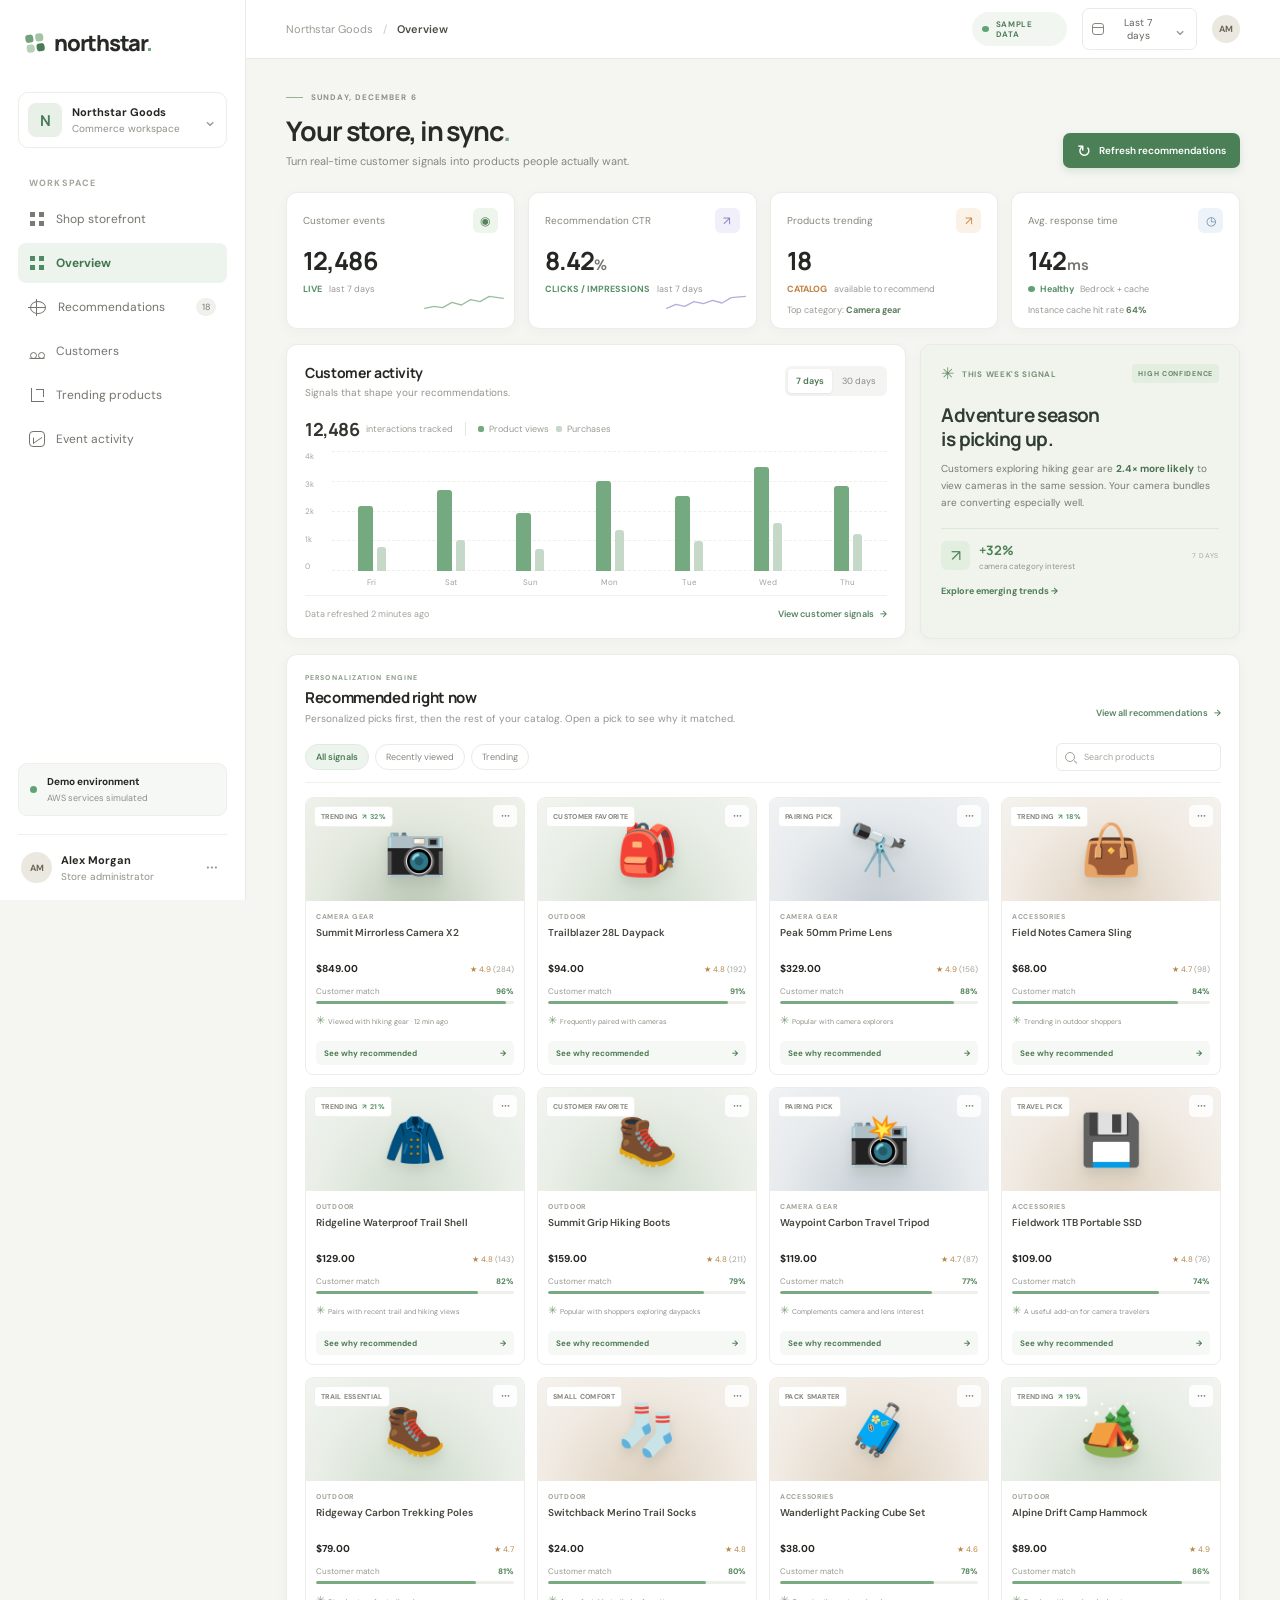
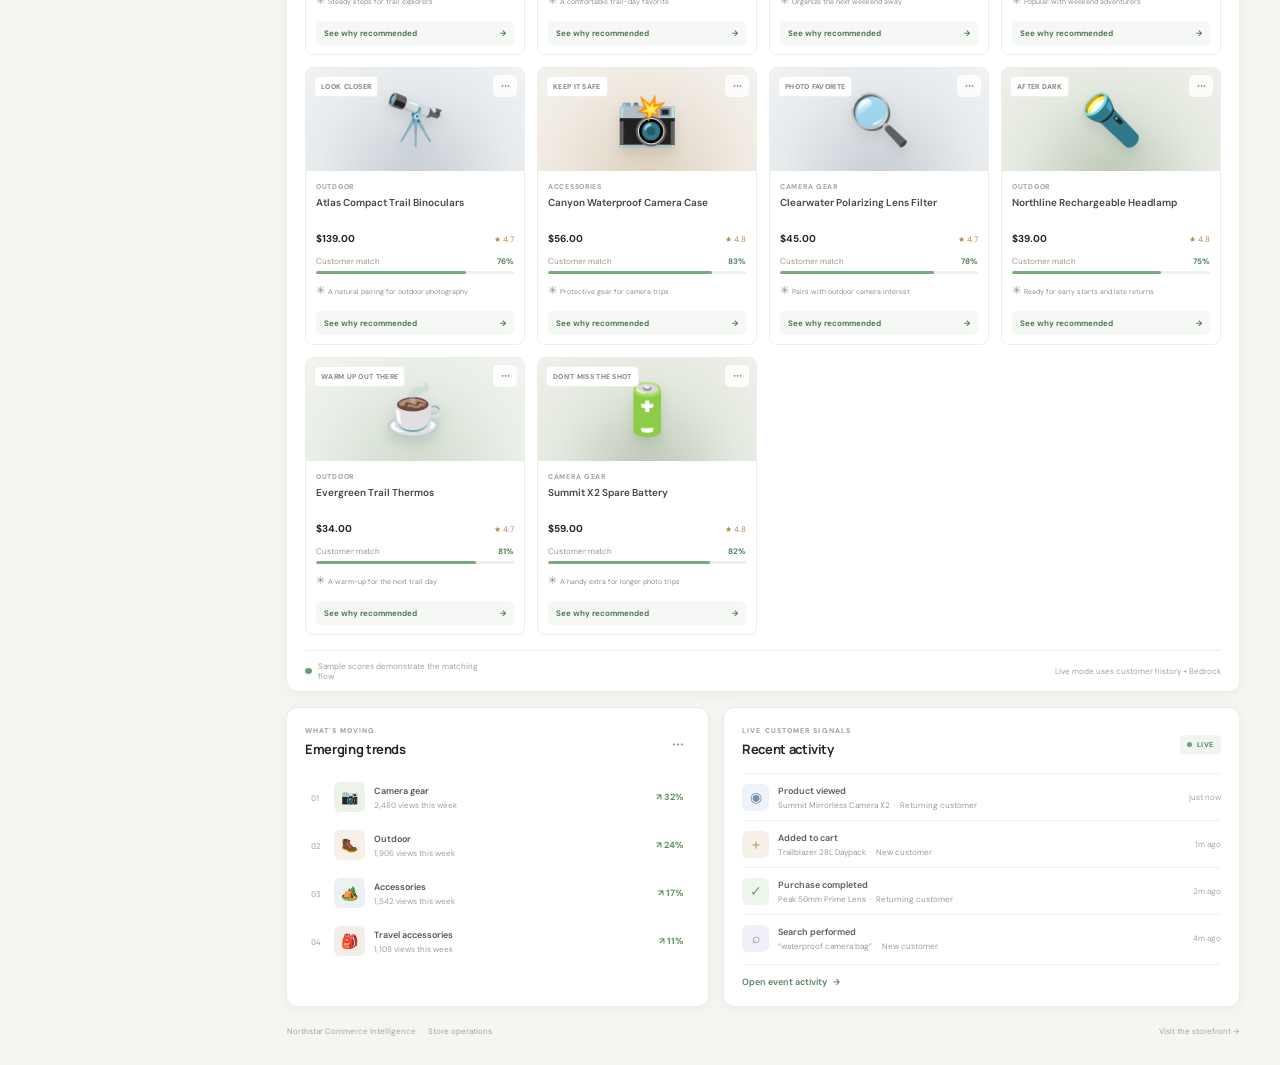
==== web/dashboard.html @ 417885cf "Create Northstar storefront project Co-authored-by: Copilot <223556219+Copilot@users.noreply.github." ====
<!doctype html>
<html lang="en">
  <head>
    <meta charset="utf-8" />
    <meta name="viewport" content="width=device-width, initial-scale=1" />
    <meta name="theme-color" content="#f5f6f2" />
    <meta name="description" content="A real-time commerce intelligence dashboard for personalized product recommendations." />
    <title>Northstar — Commerce intelligence</title>
    <link rel="preconnect" href="https://fonts.googleapis.com" />
    <link rel="preconnect" href="https://fonts.gstatic.com" crossorigin />
    <link href="https://fonts.googleapis.com/css2?family=DM+Sans:wght@400;500;600;700&family=Manrope:wght@400;500;600;700;800&display=swap" rel="stylesheet" />
    <link rel="stylesheet" href="./styles.css" />
    <script src="./config.js"></script>
    <script src="./app.js" defer></script>
  </head>
  <body>
    <div class="app-shell">
      <aside class="sidebar">
        <a class="brand" href="./index.html" aria-label="Northstar storefront">
          <span class="brand-mark" aria-hidden="true"><i></i><i></i><i></i><i></i></span>
          <span>northstar<span class="brand-period">.</span></span>
        </a>

        <div class="store-switcher">
          <span class="store-avatar">N</span>
          <span class="store-copy"><strong>Northstar Goods</strong><small>Commerce workspace</small></span>
          <span class="switch-chevron" aria-hidden="true">⌄</span>
        </div>

        <div class="nav-caption">WORKSPACE</div>
        <nav class="main-nav" aria-label="Main navigation">
          <a class="nav-link" href="./index.html"><span class="nav-icon icon-overview" aria-hidden="true"></span>Shop storefront</a>
          <a class="nav-link is-active" href="#overview" data-nav="overview"><span class="nav-icon icon-overview" aria-hidden="true"></span>Overview</a>
          <a class="nav-link" href="#recommendations" data-nav="recommendations"><span class="nav-icon icon-spark" aria-hidden="true"></span>Recommendations<span class="nav-badge" id="nav-count">18</span></a>
          <a class="nav-link" href="#customers" data-nav="customers"><span class="nav-icon icon-people" aria-hidden="true"></span>Customers</a>
          <a class="nav-link" href="#trends" data-nav="trends"><span class="nav-icon icon-trend" aria-hidden="true"></span>Trending products</a>
          <a class="nav-link" href="#activity" data-nav="activity"><span class="nav-icon icon-activity" aria-hidden="true"></span>Event activity</a>
        </nav>

        <div class="sidebar-bottom">
          <div class="aws-status" id="aws-status"><span class="pulse-dot"></span><span><strong id="aws-status-title">Demo environment</strong><small id="aws-status-detail">AWS services simulated</small></span></div>
          <div class="profile">
            <span class="profile-avatar">AM</span>
            <span class="profile-copy"><strong>Alex Morgan</strong><small>Store administrator</small></span>
            <button class="more-button" aria-label="More account options">···</button>
          </div>
        </div>
      </aside>

      <main id="overview" class="main-content">
        <header class="topbar">
          <div class="breadcrumbs"><span>Northstar Goods</span><span class="crumb-slash">/</span><strong id="breadcrumb-title">Overview</strong></div>
          <div class="topbar-right">
            <span class="demo-chip" id="environment-chip"><span class="pulse-dot"></span> SAMPLE DATA</span>
            <button class="date-button" type="button"><span class="calendar-icon" aria-hidden="true"></span>Last 7 days <span class="switch-chevron">⌄</span></button>
            <button class="auth-button" id="auth-button" type="button" hidden>Sign in</button>
            <button class="avatar-small" id="account-button" type="button" aria-label="Sign in">AM</button>
          </div>
        </header>

        <div class="page-content">
          <section class="welcome-row">
            <div>
              <div class="eyebrow"><span class="eyebrow-line"></span><span id="current-date"></span></div>
              <h1>Your store, in sync<span class="period">.</span></h1>
              <p class="subtitle">Turn real-time customer signals into products people actually want.</p>
            </div>
            <button class="button button-primary" id="refresh-recommendations" type="button"><span class="refresh-icon" aria-hidden="true">↻</span> Refresh recommendations</button>
          </section>

          <section class="metrics-grid" aria-label="Store performance">
            <article class="metric-card">
              <div class="metric-heading"><span>Customer events</span><span class="metric-symbol symbol-green" aria-hidden="true">◉</span></div>
              <div class="metric-number" id="metric-events">12,486</div>
              <div class="metric-foot"><span class="metric-change">LIVE</span><span>last 7 days</span></div>
              <div class="mini-sparkline sparkline-green" aria-hidden="true"><svg viewBox="0 0 120 28"><path d="M1 22 15 19 28 21 42 13 56 17 70 9 84 12 98 4 119 7" /></svg></div>
            </article>
            <article class="metric-card">
              <div class="metric-heading"><span>Recommendation CTR</span><span class="metric-symbol symbol-violet" aria-hidden="true">↗</span></div>
              <div class="metric-number"><span id="metric-ctr">8.42</span><span class="number-unit">%</span></div>
              <div class="metric-foot"><span class="metric-change">CLICKS / IMPRESSIONS</span><span>last 7 days</span></div>
              <div class="mini-sparkline sparkline-violet" aria-hidden="true"><svg viewBox="0 0 120 28"><path d="M1 22 15 16 28 19 42 12 56 15 70 10 84 14 98 6 119 4" /></svg></div>
            </article>
            <article class="metric-card">
              <div class="metric-heading"><span>Products trending</span><span class="metric-symbol symbol-orange" aria-hidden="true">↗</span></div>
              <div class="metric-number" id="metric-products">18</div>
              <div class="metric-foot"><span class="trend-label">CATALOG</span><span>available to recommend</span></div>
              <div class="metric-foot-note">Top category: <strong id="metric-top-category">Camera gear</strong></div>
            </article>
            <article class="metric-card">
              <div class="metric-heading"><span>Avg. response time</span><span class="metric-symbol symbol-blue" aria-hidden="true">◷</span></div>
              <div class="metric-number"><span id="metric-latency">142</span><span class="number-unit">ms</span></div>
              <div class="metric-foot"><span class="healthy-label"><span class="tiny-dot"></span> Healthy</span><span>Bedrock + cache</span></div>
              <div class="metric-foot-note">Instance cache hit rate <strong id="metric-cache-hit">64%</strong></div>
            </article>
          </section>

          <section class="content-grid">
            <article id="activity" class="panel activity-panel">
              <div class="panel-heading">
                <div><h2>Customer activity</h2><p>Signals that shape your recommendations.</p></div>
                <div class="segmented-control" role="group" aria-label="Activity time range">
                  <button class="segment is-selected" type="button" data-range="7">7 days</button>
                  <button class="segment" type="button" data-range="30">30 days</button>
                </div>
              </div>
              <div class="activity-summary"><strong id="activity-total">12,486</strong><span>interactions tracked</span><span class="summary-divider"></span><span class="activity-legend"><i></i>Product views</span><span class="activity-legend legend-purchases"><i></i>Purchases</span></div>
              <div class="chart" role="img" aria-label="Customer product views and purchases over the last seven days">
                <div class="chart-y-axis"><span>4k</span><span>3k</span><span>2k</span><span>1k</span><span>0</span></div>
                <div class="chart-main">
                  <div class="chart-guides" aria-hidden="true"><i></i><i></i><i></i><i></i><i></i></div>
                  <div id="activity-bars" class="bar-groups">
                    <div class="bar-group"><div class="bar-pair"><i style="height:54%"></i><i class="purchase-bar" style="height:20%"></i></div><span>Fri</span></div>
                    <div class="bar-group"><div class="bar-pair"><i style="height:67%"></i><i class="purchase-bar" style="height:26%"></i></div><span>Sat</span></div>
                    <div class="bar-group"><div class="bar-pair"><i style="height:48%"></i><i class="purchase-bar" style="height:18%"></i></div><span>Sun</span></div>
                    <div class="bar-group"><div class="bar-pair"><i style="height:74%"></i><i class="purchase-bar" style="height:34%"></i></div><span>Mon</span></div>
                    <div class="bar-group"><div class="bar-pair"><i style="height:62%"></i><i class="purchase-bar" style="height:25%"></i></div><span>Tue</span></div>
                    <div class="bar-group"><div class="bar-pair"><i style="height:86%"></i><i class="purchase-bar" style="height:40%"></i></div><span>Wed</span></div>
                    <div class="bar-group"><div class="bar-pair"><i style="height:70%"></i><i class="purchase-bar" style="height:31%"></i></div><span>Thu</span></div>
                  </div>
                </div>
              </div>
              <div class="chart-footer"><span>Data refreshed 2 minutes ago</span><a href="#customers">View customer signals <span aria-hidden="true">→</span></a></div>
            </article>

            <article class="panel insight-panel">
              <div class="insight-top"><span class="insight-icon" aria-hidden="true">✳</span><span>THIS WEEK'S SIGNAL</span><span class="confidence-tag">HIGH CONFIDENCE</span></div>
              <h2>Adventure season<br />is picking up.</h2>
              <p>Customers exploring hiking gear are <strong>2.4× more likely</strong> to view cameras in the same session. Your camera bundles are converting especially well.</p>
              <div class="insight-rule"></div>
              <div class="insight-stat"><span class="insight-stat-icon">↗</span><span><strong>+32%</strong><small>camera category interest</small></span><span class="stat-window">7 DAYS</span></div>
              <a class="insight-link" href="#trends">Explore emerging trends <span aria-hidden="true">→</span></a>
            </article>
          </section>

          <section id="recommendations" class="panel recommendations-panel">
            <div class="panel-heading recommendations-heading">
              <div><div class="section-overline">PERSONALIZATION ENGINE</div><h2>Recommended right now</h2><p>Personalized picks first, then the rest of your catalog. Open a pick to see why it matched.</p></div>
              <button class="text-action" id="view-all-recommendations" type="button">View all recommendations <span aria-hidden="true">→</span></button>
            </div>
            <div class="recommendation-toolbar">
              <div class="filter-chips" role="group" aria-label="Filter recommendations">
                <button class="filter-chip is-active" type="button" data-filter="all">All signals</button>
                <button class="filter-chip" type="button" data-filter="views">Recently viewed</button>
                <button class="filter-chip" type="button" data-filter="trending">Trending</button>
              </div>
              <label class="search-box"><span class="search-icon" aria-hidden="true"></span><input id="product-search" type="search" placeholder="Search products" aria-label="Search recommended products" /></label>
            </div>

            <div class="product-grid" id="product-grid">
              <article class="product-card" data-product-id="camera-x2" data-name="Summit Mirrorless Camera X2" data-category="Camera gear" data-signal="views trending">
                <div class="product-visual product-camera"><span class="product-emoji" aria-hidden="true">📷</span><span class="product-trend">TRENDING <b>↗ 32%</b></span><button class="product-more" aria-label="More about Summit Mirrorless Camera X2">···</button></div>
                <div class="product-details"><span class="product-category">CAMERA GEAR</span><h3>Summit Mirrorless Camera X2</h3><div class="product-meta"><strong>$849.00</strong><span>★ 4.9 <small>(284)</small></span></div>
                  <div class="match-row"><span>Customer match</span><strong>96%</strong></div><div class="match-track"><i style="width:96%"></i></div>
                  <div class="product-reason"><span class="reason-spark">✳</span>Viewed with hiking gear <span class="reason-dot">·</span> 12 min ago</div>
                  <button class="product-open" type="button">See why recommended <span aria-hidden="true">→</span></button>
                </div>
              </article>
              <article class="product-card" data-product-id="trail-pack-28" data-name="Trailblazer 28L Daypack" data-category="Outdoor" data-signal="views">
                <div class="product-visual product-pack"><span class="product-emoji" aria-hidden="true">🎒</span><span class="product-tag">CUSTOMER FAVORITE</span><button class="product-more" aria-label="More about Trailblazer 28L Daypack">···</button></div>
                <div class="product-details"><span class="product-category">OUTDOOR</span><h3>Trailblazer 28L Daypack</h3><div class="product-meta"><strong>$94.00</strong><span>★ 4.8 <small>(192)</small></span></div>
                  <div class="match-row"><span>Customer match</span><strong>91%</strong></div><div class="match-track"><i style="width:91%"></i></div>
                  <div class="product-reason"><span class="reason-spark">✳</span>Frequently paired with cameras</div>
                  <button class="product-open" type="button">See why recommended <span aria-hidden="true">→</span></button>
                </div>
              </article>
              <article class="product-card" data-product-id="prime-lens-50" data-name="Peak 50mm Prime Lens" data-category="Camera gear" data-signal="trending">
                <div class="product-visual product-lens"><span class="product-emoji" aria-hidden="true">🔭</span><span class="product-tag">PAIRING PICK</span><button class="product-more" aria-label="More about Peak 50mm Prime Lens">···</button></div>
                <div class="product-details"><span class="product-category">CAMERA GEAR</span><h3>Peak 50mm Prime Lens</h3><div class="product-meta"><strong>$329.00</strong><span>★ 4.9 <small>(156)</small></span></div>
                  <div class="match-row"><span>Customer match</span><strong>88%</strong></div><div class="match-track"><i style="width:88%"></i></div>
                  <div class="product-reason"><span class="reason-spark">✳</span>Popular with camera explorers</div>
                  <button class="product-open" type="button">See why recommended <span aria-hidden="true">→</span></button>
                </div>
              </article>
              <article class="product-card" data-product-id="camera-sling" data-name="Field Notes Camera Sling" data-category="Accessories" data-signal="views trending">
                <div class="product-visual product-sling"><span class="product-emoji" aria-hidden="true">👜</span><span class="product-trend">TRENDING <b>↗ 18%</b></span><button class="product-more" aria-label="More about Field Notes Camera Sling">···</button></div>
                <div class="product-details"><span class="product-category">ACCESSORIES</span><h3>Field Notes Camera Sling</h3><div class="product-meta"><strong>$68.00</strong><span>★ 4.7 <small>(98)</small></span></div>
                  <div class="match-row"><span>Customer match</span><strong>84%</strong></div><div class="match-track"><i style="width:84%"></i></div>
                  <div class="product-reason"><span class="reason-spark">✳</span>Trending in outdoor shoppers</div>
                  <button class="product-open" type="button">See why recommended <span aria-hidden="true">→</span></button>
                </div>
              </article>
              <article class="product-card" data-product-id="trail-shell" data-name="Ridgeline Waterproof Trail Shell" data-category="Outdoor" data-signal="views trending">
                <div class="product-visual product-pack"><span class="product-emoji" aria-hidden="true">🧥</span><span class="product-trend">TRENDING <b>↗ 21%</b></span><button class="product-more" aria-label="More about Ridgeline Waterproof Trail Shell">···</button></div>
                <div class="product-details"><span class="product-category">OUTDOOR</span><h3>Ridgeline Waterproof Trail Shell</h3><div class="product-meta"><strong>$129.00</strong><span>★ 4.8 <small>(143)</small></span></div>
                  <div class="match-row"><span>Customer match</span><strong>82%</strong></div><div class="match-track"><i style="width:82%"></i></div>
                  <div class="product-reason"><span class="reason-spark">✳</span>Pairs with recent trail and hiking views</div>
                  <button class="product-open" type="button">See why recommended <span aria-hidden="true">→</span></button>
                </div>
              </article>
              <article class="product-card" data-product-id="summit-boots" data-name="Summit Grip Hiking Boots" data-category="Outdoor" data-signal="views trending">
                <div class="product-visual product-pack"><span class="product-emoji" aria-hidden="true">🥾</span><span class="product-tag">CUSTOMER FAVORITE</span><button class="product-more" aria-label="More about Summit Grip Hiking Boots">···</button></div>
                <div class="product-details"><span class="product-category">OUTDOOR</span><h3>Summit Grip Hiking Boots</h3><div class="product-meta"><strong>$159.00</strong><span>★ 4.8 <small>(211)</small></span></div>
                  <div class="match-row"><span>Customer match</span><strong>79%</strong></div><div class="match-track"><i style="width:79%"></i></div>
                  <div class="product-reason"><span class="reason-spark">✳</span>Popular with shoppers exploring daypacks</div>
                  <button class="product-open" type="button">See why recommended <span aria-hidden="true">→</span></button>
                </div>
              </article>
              <article class="product-card" data-product-id="carbon-tripod" data-name="Waypoint Carbon Travel Tripod" data-category="Camera gear" data-signal="trending">
                <div class="product-visual product-lens"><span class="product-emoji" aria-hidden="true">📸</span><span class="product-tag">PAIRING PICK</span><button class="product-more" aria-label="More about Waypoint Carbon Travel Tripod">···</button></div>
                <div class="product-details"><span class="product-category">CAMERA GEAR</span><h3>Waypoint Carbon Travel Tripod</h3><div class="product-meta"><strong>$119.00</strong><span>★ 4.7 <small>(87)</small></span></div>
                  <div class="match-row"><span>Customer match</span><strong>77%</strong></div><div class="match-track"><i style="width:77%"></i></div>
                  <div class="product-reason"><span class="reason-spark">✳</span>Complements camera and lens interest</div>
                  <button class="product-open" type="button">See why recommended <span aria-hidden="true">→</span></button>
                </div>
              </article>
              <article class="product-card" data-product-id="field-drive" data-name="Fieldwork 1TB Portable SSD" data-category="Accessories" data-signal="views">
                <div class="product-visual product-sling"><span class="product-emoji" aria-hidden="true">💾</span><span class="product-tag">TRAVEL PICK</span><button class="product-more" aria-label="More about Fieldwork 1TB Portable SSD">···</button></div>
                <div class="product-details"><span class="product-category">ACCESSORIES</span><h3>Fieldwork 1TB Portable SSD</h3><div class="product-meta"><strong>$109.00</strong><span>★ 4.8 <small>(76)</small></span></div>
                  <div class="match-row"><span>Customer match</span><strong>74%</strong></div><div class="match-track"><i style="width:74%"></i></div>
                  <div class="product-reason"><span class="reason-spark">✳</span>A useful add-on for camera travelers</div>
                  <button class="product-open" type="button">See why recommended <span aria-hidden="true">→</span></button>
                </div>
              </article>
              <article class="product-card" data-product-id="ridge-poles" data-name="Ridgeway Carbon Trekking Poles" data-category="Outdoor" data-signal="views trending">
                <div class="product-visual product-pack"><span class="product-emoji" aria-hidden="true">🥾</span><span class="product-tag">TRAIL ESSENTIAL</span><button class="product-more" aria-label="More about Ridgeway Carbon Trekking Poles">···</button></div>
                <div class="product-details"><span class="product-category">OUTDOOR</span><h3>Ridgeway Carbon Trekking Poles</h3><div class="product-meta"><strong>$79.00</strong><span>★ 4.7</span></div>
                  <div class="match-row"><span>Customer match</span><strong>81%</strong></div><div class="match-track"><i style="width:81%"></i></div><div class="product-reason"><span class="reason-spark">✳</span>Steady steps for trail explorers</div><button class="product-open" type="button">See why recommended <span aria-hidden="true">→</span></button>
                </div>
              </article>
              <article class="product-card" data-product-id="merino-socks" data-name="Switchback Merino Trail Socks" data-category="Outdoor" data-signal="views">
                <div class="product-visual product-sling"><span class="product-emoji" aria-hidden="true">🧦</span><span class="product-tag">SMALL COMFORT</span><button class="product-more" aria-label="More about Switchback Merino Trail Socks">···</button></div>
                <div class="product-details"><span class="product-category">OUTDOOR</span><h3>Switchback Merino Trail Socks</h3><div class="product-meta"><strong>$24.00</strong><span>★ 4.8</span></div>
                  <div class="match-row"><span>Customer match</span><strong>80%</strong></div><div class="match-track"><i style="width:80%"></i></div><div class="product-reason"><span class="reason-spark">✳</span>A comfortable trail-day favorite</div><button class="product-open" type="button">See why recommended <span aria-hidden="true">→</span></button>
                </div>
              </article>
              <article class="product-card" data-product-id="packing-cubes" data-name="Wanderlight Packing Cube Set" data-category="Accessories" data-signal="views">
                <div class="product-visual product-sling"><span class="product-emoji" aria-hidden="true">🧳</span><span class="product-tag">PACK SMARTER</span><button class="product-more" aria-label="More about Wanderlight Packing Cube Set">···</button></div>
                <div class="product-details"><span class="product-category">ACCESSORIES</span><h3>Wanderlight Packing Cube Set</h3><div class="product-meta"><strong>$38.00</strong><span>★ 4.6</span></div>
                  <div class="match-row"><span>Customer match</span><strong>78%</strong></div><div class="match-track"><i style="width:78%"></i></div><div class="product-reason"><span class="reason-spark">✳</span>Organize the next weekend away</div><button class="product-open" type="button">See why recommended <span aria-hidden="true">→</span></button>
                </div>
              </article>
              <article class="product-card" data-product-id="alpine-hammock" data-name="Alpine Drift Camp Hammock" data-category="Outdoor" data-signal="trending">
                <div class="product-visual product-pack"><span class="product-emoji" aria-hidden="true">🏕️</span><span class="product-trend">TRENDING <b>↗ 19%</b></span><button class="product-more" aria-label="More about Alpine Drift Camp Hammock">···</button></div>
                <div class="product-details"><span class="product-category">OUTDOOR</span><h3>Alpine Drift Camp Hammock</h3><div class="product-meta"><strong>$89.00</strong><span>★ 4.9</span></div>
                  <div class="match-row"><span>Customer match</span><strong>86%</strong></div><div class="match-track"><i style="width:86%"></i></div><div class="product-reason"><span class="reason-spark">✳</span>Popular with weekend adventurers</div><button class="product-open" type="button">See why recommended <span aria-hidden="true">→</span></button>
                </div>
              </article>
              <article class="product-card" data-product-id="atlas-binoculars" data-name="Atlas Compact Trail Binoculars" data-category="Outdoor" data-signal="views trending">
                <div class="product-visual product-lens"><span class="product-emoji" aria-hidden="true">🔭</span><span class="product-tag">LOOK CLOSER</span><button class="product-more" aria-label="More about Atlas Compact Trail Binoculars">···</button></div>
                <div class="product-details"><span class="product-category">OUTDOOR</span><h3>Atlas Compact Trail Binoculars</h3><div class="product-meta"><strong>$139.00</strong><span>★ 4.7</span></div>
                  <div class="match-row"><span>Customer match</span><strong>76%</strong></div><div class="match-track"><i style="width:76%"></i></div><div class="product-reason"><span class="reason-spark">✳</span>A natural pairing for outdoor photography</div><button class="product-open" type="button">See why recommended <span aria-hidden="true">→</span></button>
                </div>
              </article>
              <article class="product-card" data-product-id="camera-case" data-name="Canyon Waterproof Camera Case" data-category="Accessories" data-signal="views">
                <div class="product-visual product-sling"><span class="product-emoji" aria-hidden="true">📸</span><span class="product-tag">KEEP IT SAFE</span><button class="product-more" aria-label="More about Canyon Waterproof Camera Case">···</button></div>
                <div class="product-details"><span class="product-category">ACCESSORIES</span><h3>Canyon Waterproof Camera Case</h3><div class="product-meta"><strong>$56.00</strong><span>★ 4.8</span></div>
                  <div class="match-row"><span>Customer match</span><strong>83%</strong></div><div class="match-track"><i style="width:83%"></i></div><div class="product-reason"><span class="reason-spark">✳</span>Protective gear for camera trips</div><button class="product-open" type="button">See why recommended <span aria-hidden="true">→</span></button>
                </div>
              </article>
              <article class="product-card" data-product-id="polarizer-filter" data-name="Clearwater Polarizing Lens Filter" data-category="Camera gear" data-signal="trending">
                <div class="product-visual product-lens"><span class="product-emoji" aria-hidden="true">🔍</span><span class="product-tag">PHOTO FAVORITE</span><button class="product-more" aria-label="More about Clearwater Polarizing Lens Filter">···</button></div>
                <div class="product-details"><span class="product-category">CAMERA GEAR</span><h3>Clearwater Polarizing Lens Filter</h3><div class="product-meta"><strong>$45.00</strong><span>★ 4.7</span></div>
                  <div class="match-row"><span>Customer match</span><strong>78%</strong></div><div class="match-track"><i style="width:78%"></i></div><div class="product-reason"><span class="reason-spark">✳</span>Pairs with outdoor camera interest</div><button class="product-open" type="button">See why recommended <span aria-hidden="true">→</span></button>
                </div>
              </article>
              <article class="product-card" data-product-id="trail-headlamp" data-name="Northline Rechargeable Headlamp" data-category="Outdoor" data-signal="views">
                <div class="product-visual product-camera"><span class="product-emoji" aria-hidden="true">🔦</span><span class="product-tag">AFTER DARK</span><button class="product-more" aria-label="More about Northline Rechargeable Headlamp">···</button></div>
                <div class="product-details"><span class="product-category">OUTDOOR</span><h3>Northline Rechargeable Headlamp</h3><div class="product-meta"><strong>$39.00</strong><span>★ 4.8</span></div>
                  <div class="match-row"><span>Customer match</span><strong>75%</strong></div><div class="match-track"><i style="width:75%"></i></div><div class="product-reason"><span class="reason-spark">✳</span>Ready for early starts and late returns</div><button class="product-open" type="button">See why recommended <span aria-hidden="true">→</span></button>
                </div>
              </article>
              <article class="product-card" data-product-id="thermos-flask" data-name="Evergreen Trail Thermos" data-category="Outdoor" data-signal="views trending">
                <div class="product-visual product-pack"><span class="product-emoji" aria-hidden="true">☕</span><span class="product-tag">WARM UP OUT THERE</span><button class="product-more" aria-label="More about Evergreen Trail Thermos">···</button></div>
                <div class="product-details"><span class="product-category">OUTDOOR</span><h3>Evergreen Trail Thermos</h3><div class="product-meta"><strong>$34.00</strong><span>★ 4.7</span></div>
                  <div class="match-row"><span>Customer match</span><strong>81%</strong></div><div class="match-track"><i style="width:81%"></i></div><div class="product-reason"><span class="reason-spark">✳</span>A warm-up for the next trail day</div><button class="product-open" type="button">See why recommended <span aria-hidden="true">→</span></button>
                </div>
              </article>
              <article class="product-card" data-product-id="camera-battery" data-name="Summit X2 Spare Battery" data-category="Camera gear" data-signal="views">
                <div class="product-visual product-camera"><span class="product-emoji" aria-hidden="true">🔋</span><span class="product-tag">DON'T MISS THE SHOT</span><button class="product-more" aria-label="More about Summit X2 Spare Battery">···</button></div>
                <div class="product-details"><span class="product-category">CAMERA GEAR</span><h3>Summit X2 Spare Battery</h3><div class="product-meta"><strong>$59.00</strong><span>★ 4.8</span></div>
                  <div class="match-row"><span>Customer match</span><strong>82%</strong></div><div class="match-track"><i style="width:82%"></i></div><div class="product-reason"><span class="reason-spark">✳</span>A handy extra for longer photo trips</div><button class="product-open" type="button">See why recommended <span aria-hidden="true">→</span></button>
                </div>
              </article>
            </div>
            <div id="empty-products" class="empty-state" hidden>No products match that search. Try another name or filter.</div>
            <div class="recommendation-foot"><span><span class="tiny-dot"></span> Sample scores demonstrate the matching flow</span><span>Live mode uses customer history + Bedrock</span></div>
          </section>

          <section class="lower-grid">
            <article id="trends" class="panel trends-panel">
              <div class="panel-heading compact-heading"><div><div class="section-overline">WHAT'S MOVING</div><h2>Emerging trends</h2></div><button class="icon-more" type="button" aria-label="More trend options">···</button></div>
              <div class="trend-list" id="trend-list">
                <button class="trend-item trend-item-button" type="button" data-category="Camera gear"><span class="trend-rank">01</span><span class="trend-art art-camera">📷</span><span class="trend-copy"><strong>Camera gear</strong><small>2,480 views this week</small></span><span class="trend-growth">↗ 32%</span></button>
                <button class="trend-item trend-item-button" type="button" data-category="Outdoor"><span class="trend-rank">02</span><span class="trend-art art-trail">🥾</span><span class="trend-copy"><strong>Outdoor</strong><small>1,906 views this week</small></span><span class="trend-growth">↗ 24%</span></button>
                <button class="trend-item trend-item-button" type="button" data-category="Accessories"><span class="trend-rank">03</span><span class="trend-art art-camp">🏕️</span><span class="trend-copy"><strong>Accessories</strong><small>1,542 views this week</small></span><span class="trend-growth">↗ 17%</span></button>
                <button class="trend-item trend-item-button" type="button" data-category="Accessories"><span class="trend-rank">04</span><span class="trend-art art-sling">🎒</span><span class="trend-copy"><strong>Travel accessories</strong><small>1,108 views this week</small></span><span class="trend-growth">↗ 11%</span></button>
              </div>
            </article>

            <article id="customers" class="panel signals-panel">
              <div class="panel-heading compact-heading"><div><div class="section-overline">LIVE CUSTOMER SIGNALS</div><h2>Recent activity</h2></div><span class="live-label"><i></i> LIVE</span></div>
              <div class="signal-list" id="signal-list">
                <div class="signal-item"><span class="signal-icon signal-view">◉</span><span class="signal-copy"><strong>Product viewed</strong><small>Summit Mirrorless Camera X2 <span>·</span> Returning customer</small></span><time>just now</time></div>
                <div class="signal-item"><span class="signal-icon signal-cart">＋</span><span class="signal-copy"><strong>Added to cart</strong><small>Trailblazer 28L Daypack <span>·</span> New customer</small></span><time>1m ago</time></div>
                <div class="signal-item"><span class="signal-icon signal-buy">✓</span><span class="signal-copy"><strong>Purchase completed</strong><small>Peak 50mm Prime Lens <span>·</span> Returning customer</small></span><time>2m ago</time></div>
                <div class="signal-item"><span class="signal-icon signal-search">⌕</span><span class="signal-copy"><strong>Search performed</strong><small>“waterproof camera bag” <span>·</span> New customer</small></span><time>4m ago</time></div>
              </div>
              <a class="panel-bottom-link" href="#activity">Open event activity <span aria-hidden="true">→</span></a>
            </article>
          </section>

          <footer class="page-footer"><span>Northstar Commerce Intelligence <span>·</span> Store operations</span><span><a href="./index.html">Visit the storefront →</a></span></footer>
        </div>
      </main>
    </div>
    <section class="auth-gate" id="auth-gate" hidden aria-labelledby="auth-title">
      <div class="auth-card">
        <span class="auth-brand-mark" aria-hidden="true">✳</span>
        <div class="section-overline">NORTHSTAR COMMERCE</div>
        <h2 id="auth-title">A little more context.<br />A lot more relevant.</h2>
        <p>Sign in to securely connect your customer signals and view personalized product recommendations.</p>
        <button class="button button-primary auth-login" id="auth-login" type="button">Continue to sign in <span aria-hidden="true">→</span></button>
        <small>Secure sign-in is managed by Amazon Cognito.</small>
      </div>
    </section>
    <dialog class="detail-dialog" id="detail-dialog" aria-labelledby="detail-title">
      <div class="detail-shell">
        <button class="detail-close" id="detail-close" type="button" aria-label="Close details">×</button>
        <div class="detail-visual" id="detail-visual" aria-hidden="true">✳</div>
        <div class="detail-content">
          <div class="section-overline" id="detail-eyebrow">PRODUCT DETAILS</div>
          <div class="detail-category" id="detail-category"></div>
          <h2 id="detail-title"></h2>
          <div class="detail-meta"><strong id="detail-price"></strong><span id="detail-rating"></span></div>
          <p class="detail-description" id="detail-description"></p>
          <div class="detail-reason"><strong id="detail-reason-title">Why this was recommended</strong><p id="detail-reason"></p></div>
          <button class="button button-primary detail-action" id="detail-action" type="button">Explore related products <span aria-hidden="true">→</span></button>
          <small class="detail-note" id="detail-note">Demo catalog item. A real store product page or checkout is not connected.</small>
        </div>
      </div>
    </dialog>
    <div class="toast" id="toast" role="status" aria-live="polite"></div>
  </body>
</html>
---- web/styles.css ----
:root {
  color-scheme: light;
  --ink: #252722;
  --muted: #85877e;
  --line: #e9eae5;
  --surface: #fff;
  --canvas: #f5f6f2;
  --green: #4e8b64;
  --green-dark: #34724b;
  --green-pale: #e9f3eb;
  --violet: #8b78c6;
  --shadow: 0 3px 14px rgba(39, 46, 35, .035);
  font-family: "DM Sans", sans-serif;
  font-synthesis: none;
  text-rendering: optimizeLegibility;
}

* { box-sizing: border-box; }
html { scroll-behavior: smooth; scroll-padding-top: 90px; }
body { margin: 0; background: var(--canvas); color: var(--ink); font-size: 13px; -webkit-font-smoothing: antialiased; }
button, input { font: inherit; }
button, a { -webkit-tap-highlight-color: transparent; }
button { color: inherit; }
a { color: inherit; text-decoration: none; }
.app-shell { min-height: 100vh; }

.sidebar { background: #fff; border-right: 1px solid var(--line); bottom: 0; display: flex; flex-direction: column; left: 0; padding: 28px 18px 17px; position: fixed; top: 0; width: 246px; z-index: 5; }
.brand { align-items: center; color: #282b25; display: flex; font: 800 22px "Manrope", sans-serif; gap: 10px; letter-spacing: -1.25px; padding: 0 8px; }
.brand-period, .period { color: #79a881; }
.brand-mark { display: grid; gap: 2px; grid-template-columns: repeat(2, 8px); transform: rotate(-8deg); }
.brand-mark i { background: #72a17b; border-radius: 3px; height: 8px; width: 8px; }
.brand-mark i:nth-child(2) { background: #a3c4a5; }
.brand-mark i:nth-child(3) { background: #b8d0b6; }
.brand-mark i:nth-child(4) { background: #477c57; }
.store-switcher { align-items: center; border: 1px solid #eceee8; border-radius: 10px; display: flex; gap: 10px; margin: 34px 0 29px; padding: 10px 9px; }
.store-avatar { align-items: center; background: #e8f0e7; border-radius: 8px; color: #477c56; display: flex; flex: 0 0 34px; font: 700 15px "Manrope", sans-serif; height: 34px; justify-content: center; }
.store-copy, .profile-copy { display: grid; gap: 3px; min-width: 0; }
.store-copy strong, .profile-copy strong { font-size: 11px; font-weight: 700; }
.store-copy small, .profile-copy small { color: #8f9188; font-size: 10px; }
.switch-chevron { color: #999b93; font-size: 17px; margin-left: auto; }
.nav-caption { color: #a2a49b; font-size: 9px; font-weight: 700; letter-spacing: 1.15px; margin: 0 0 10px 11px; }
.main-nav { display: grid; gap: 4px; }
.nav-link { align-items: center; border-radius: 8px; color: #72756d; display: flex; font-size: 12px; gap: 11px; min-height: 40px; padding: 0 11px; transition: background .18s, color .18s; }
.nav-link:hover { background: #f7f8f5; color: #38463a; }
.nav-link.is-active { background: #edf4ee; color: #40764d; font-weight: 700; }
.nav-icon { display: inline-block; flex: 0 0 16px; height: 16px; position: relative; width: 16px; }
.icon-overview { background: linear-gradient(#777b73, #777b73) 1px 1px/5px 5px, linear-gradient(#777b73, #777b73) 10px 1px/5px 5px, linear-gradient(#777b73, #777b73) 1px 10px/5px 5px, linear-gradient(#777b73, #777b73) 10px 10px/5px 5px; background-repeat: no-repeat; }
.is-active .icon-overview { background-image: linear-gradient(#4e8b64, #4e8b64), linear-gradient(#4e8b64, #4e8b64), linear-gradient(#4e8b64, #4e8b64), linear-gradient(#4e8b64, #4e8b64); }
.icon-spark { border: 1.4px solid currentColor; border-radius: 50%; height: 13px; margin: 1px; width: 13px; }
.icon-spark::before, .icon-spark::after { background: currentColor; content: ""; left: 5px; position: absolute; top: -3px; }
.icon-spark::before { height: 17px; width: 1.2px; }
.icon-spark::after { height: 1.2px; left: -3px; top: 5px; width: 17px; }
.icon-people::before, .icon-people::after { border: 1.4px solid currentColor; border-radius: 50%; content: ""; height: 5px; left: 1px; position: absolute; top: 1px; width: 5px; }
.icon-people::after { left: 9px; }
.icon-people { border-bottom: 1.5px solid currentColor; border-radius: 7px 7px 2px 2px; height: 8px; margin-top: 7px; width: 15px; }
.icon-trend::before { border-bottom: 1.5px solid currentColor; border-left: 1.5px solid currentColor; bottom: 1px; content: ""; left: 2px; position: absolute; right: 1px; top: 1px; }
.icon-trend::after { border-right: 1.6px solid currentColor; border-top: 1.6px solid currentColor; content: ""; height: 7px; position: absolute; right: 1px; top: 2px; transform: rotate(0deg); width: 7px; }
.icon-activity { border: 1.4px solid currentColor; border-radius: 4px; }
.icon-activity::after { border-bottom: 1.3px solid currentColor; border-left: 1.3px solid currentColor; content: ""; height: 5px; left: 3px; position: absolute; top: 3px; transform: skewY(-34deg); width: 8px; }
.nav-badge { background: #f0f1ed; border-radius: 9px; color: #777a71; font-size: 9px; margin-left: auto; padding: 3px 6px; }
.sidebar-bottom { margin-top: auto; }
.aws-status { align-items: center; background: #f6f8f5; border: 1px solid #edf0ea; border-radius: 9px; display: flex; gap: 10px; margin: 0 0 18px; padding: 11px; }
.pulse-dot, .tiny-dot { background: #61a274; border-radius: 50%; display: inline-block; flex: 0 0 7px; height: 7px; }
.aws-status > span:last-child { display: grid; gap: 4px; }
.aws-status strong { font-size: 10px; }
.aws-status small { color: #8d9087; font-size: 9px; }
.profile { align-items: center; border-top: 1px solid #eff0ec; display: flex; gap: 9px; padding: 17px 3px 0; }
.profile-avatar, .avatar-small { align-items: center; background: #ebe8df; border: 0; border-radius: 50%; color: #6f6657; display: inline-flex; flex: 0 0 31px; font-size: 9px; font-weight: 700; height: 31px; justify-content: center; }
.more-button, .icon-more { background: none; border: 0; color: #96988f; cursor: pointer; font-size: 19px; margin-left: auto; }

.main-content { margin-left: 246px; min-height: 100vh; }
.topbar { align-items: center; background: rgba(255,255,255,.94); border-bottom: 1px solid var(--line); display: flex; height: 59px; justify-content: space-between; padding: 0 40px; position: sticky; top: 0; z-index: 4; }
.breadcrumbs { align-items: center; color: #999b93; display: flex; font-size: 11px; gap: 10px; }
.breadcrumbs strong { color: #484b44; font-weight: 600; }
.crumb-slash { color: #c9cbc4; }
.topbar-right { align-items: center; display: flex; gap: 15px; }
.demo-chip { align-items: center; background: #f1f6f0; border-radius: 20px; color: #527d59; display: inline-flex; font-size: 8px; font-weight: 700; gap: 7px; letter-spacing: .65px; padding: 7px 10px; }
.demo-chip .pulse-dot { height: 6px; width: 6px; }
.date-button { align-items: center; background: white; border: 1px solid #e9eae5; border-radius: 7px; color: #62655d; cursor: pointer; display: inline-flex; font-size: 10px; gap: 8px; padding: 7px 9px; }
.auth-button { background: #4b8057; border: 0; border-radius: 6px; color: white; cursor: pointer; font-size: 9px; font-weight: 600; padding: 8px 12px; }
.auth-button[hidden] { display: none; }
.calendar-icon { border: 1.3px solid #85887f; border-radius: 3px; height: 12px; position: relative; width: 12px; }
.calendar-icon::before { border-top: 1.2px solid #85887f; content: ""; left: 0; position: absolute; right: 0; top: 3px; }
.avatar-small { cursor: pointer; flex-basis: 28px; height: 28px; }
.page-content { margin: 0 auto; max-width: 1440px; padding: 33px 40px 22px; }
.welcome-row { align-items: end; display: flex; justify-content: space-between; margin-bottom: 24px; }
.eyebrow, .section-overline { align-items: center; color: #8d9086; display: flex; font-size: 8px; font-weight: 700; gap: 8px; letter-spacing: 1.1px; }
.eyebrow-line { background: #91b494; height: 1px; width: 17px; }
h1, h2, h3, p { margin-top: 0; }
h1 { color: #292c26; font: 700 27px "Manrope", sans-serif; letter-spacing: -1.1px; margin: 10px 0 5px; }
.subtitle { color: #85877f; font-size: 11px; margin: 0; }
.button { align-items: center; border: 0; border-radius: 7px; cursor: pointer; display: inline-flex; font-size: 10px; font-weight: 600; gap: 8px; padding: 11px 14px; transition: transform .16s, background .16s; }
.button:active { transform: translateY(1px); }
.button-primary { background: #4b8057; box-shadow: 0 3px 8px #4b80572c; color: white; }
.button-primary:hover { background: #3e704a; }
.refresh-icon { font-size: 17px; line-height: 10px; }
.refresh-icon.is-spinning { animation: spin .65s ease-in-out; }
@keyframes spin { to { transform: rotate(360deg); } }

.metrics-grid { display: grid; gap: 13px; grid-template-columns: repeat(4, minmax(0, 1fr)); margin-bottom: 15px; }
.metric-card, .panel { background: var(--surface); border: 1px solid #ebede7; border-radius: 11px; box-shadow: var(--shadow); }
.metric-card { min-height: 126px; overflow: hidden; padding: 15px 16px 12px; position: relative; }
.metric-heading { align-items: center; color: #85877e; display: flex; font-size: 10px; justify-content: space-between; }
.metric-symbol { align-items: center; border-radius: 6px; display: flex; font-size: 12px; height: 25px; justify-content: center; width: 25px; }
.symbol-green { background: #edf5ed; color: #56835b; }
.symbol-violet { background: #f1eff9; color: #8b78c6; }
.symbol-orange { background: #fbf2e7; color: #c78642; }
.symbol-blue { background: #edf3f8; color: #6086a4; }
.metric-number { font: 700 25px "Manrope", sans-serif; letter-spacing: -.9px; margin: 10px 0 5px; }
.number-unit { color: #73766e; font: 600 15px "DM Sans", sans-serif; letter-spacing: 0; }
.metric-foot { align-items: center; color: #999b94; display: flex; font-size: 9px; gap: 7px; }
.metric-change, .healthy-label { color: #589165; font-size: 9px; font-weight: 700; }
.trend-label { color: #c18042; font-size: 9px; font-weight: 700; }
.healthy-label { align-items: center; display: inline-flex; gap: 5px; }
.healthy-label .tiny-dot { height: 6px; width: 6px; }
.mini-sparkline { bottom: 10px; height: 30px; opacity: .8; position: absolute; right: 10px; width: 80px; }
.mini-sparkline svg { height: 100%; overflow: visible; width: 100%; }
.mini-sparkline path { fill: none; stroke: #80ae84; stroke-linecap: round; stroke-linejoin: round; stroke-width: 2; }
.sparkline-violet path { stroke: #a398d0; }
.metric-foot-note { color: #999b94; font-size: 9px; margin-top: 9px; }
.metric-foot-note strong { color: #5d7e5d; }

.content-grid { display: grid; gap: 14px; grid-template-columns: minmax(0, 1.65fr) minmax(280px, .85fr); margin-bottom: 15px; }
.panel { min-width: 0; padding: 18px; }
.panel-heading { align-items: center; display: flex; justify-content: space-between; }
.panel-heading h2 { font: 700 14px "Manrope", sans-serif; letter-spacing: -.35px; margin: 0 0 4px; }
.panel-heading p { color: #92948c; font-size: 10px; margin: 0; }
.segmented-control { background: #f4f5f2; border-radius: 6px; display: flex; gap: 2px; padding: 3px; }
.segment { background: transparent; border: 0; border-radius: 4px; color: #898b83; cursor: pointer; font-size: 9px; padding: 6px 8px; }
.segment.is-selected { background: white; box-shadow: 0 1px 3px #20251b13; color: #4e7553; font-weight: 600; }
.activity-summary { align-items: center; color: #9a9c94; display: flex; font-size: 9px; gap: 7px; margin: 18px 0 4px; }
.activity-summary > strong { color: #33362f; font: 700 18px "Manrope", sans-serif; letter-spacing: -.5px; }
.summary-divider { background: #e4e6df; height: 14px; margin: 0 5px; width: 1px; }
.activity-legend { align-items: center; display: inline-flex; gap: 5px; }
.activity-legend i { background: #75a980; border-radius: 2px; height: 6px; width: 6px; }
.legend-purchases i { background: #c6d9c8; }
.chart { display: flex; height: 139px; margin-top: 9px; }
.chart-y-axis { color: #a7a9a1; display: flex; flex: 0 0 27px; flex-direction: column; font-size: 8px; justify-content: space-between; padding: 1px 0 18px; }
.chart-main { flex: 1; min-width: 0; position: relative; }
.chart-guides { bottom: 18px; display: flex; flex-direction: column; justify-content: space-between; left: 0; position: absolute; right: 0; top: 1px; }
.chart-guides i { border-top: 1px dashed #eff0eb; display: block; }
.bar-groups { align-items: stretch; bottom: 0; display: flex; justify-content: space-around; left: 0; position: absolute; right: 0; top: 0; }
.bar-group { align-items: center; display: flex; flex: 1; flex-direction: column; justify-content: end; }
.bar-group[hidden] { display: none; }
.bar-pair { align-items: end; display: flex; gap: 4px; height: calc(100% - 18px); justify-content: center; width: 100%; }
.bar-pair i { background: #75a980; border-radius: 3px 3px 0 0; max-width: 15px; transition: height .35s ease; width: 25%; }
.bar-pair .purchase-bar { background: #c6d9c8; max-width: 9px; }
.bar-group > span { color: #a1a39b; font-size: 8px; height: 18px; padding-top: 6px; }
.chart-footer { align-items: center; border-top: 1px solid #f0f1ed; color: #a1a39a; display: flex; font-size: 9px; justify-content: space-between; margin-top: 6px; padding-top: 12px; }
.chart-footer a, .text-action, .panel-bottom-link { color: #588363; font-size: 9px; font-weight: 600; }
.chart-footer a span, .text-action span, .panel-bottom-link span { margin-left: 4px; }

.insight-panel { background: #f0f4ed; border-color: #e7ece2; padding: 18px 20px 16px; }
.insight-top { align-items: center; color: #789078; display: flex; font-size: 8px; font-weight: 700; gap: 7px; letter-spacing: .7px; }
.insight-icon { color: #648c67; font-size: 16px; }
.confidence-tag { background: #e3ede0; border-radius: 4px; color: #668766; font-size: 7px; margin-left: auto; padding: 5px 6px; }
.insight-panel h2 { color: #313d31; font: 700 19px "Manrope", sans-serif; letter-spacing: -.6px; line-height: 1.25; margin: 20px 0 8px; }
.insight-panel > p { color: #737c70; font-size: 10px; line-height: 1.7; margin-bottom: 17px; }
.insight-panel > p strong { color: #4d7250; }
.insight-rule { background: #dfe7dc; height: 1px; }
.insight-stat { align-items: center; display: flex; gap: 9px; padding: 12px 0 10px; }
.insight-stat-icon { align-items: center; background: #e1eee0; border-radius: 6px; color: #528356; display: flex; font-size: 16px; height: 29px; justify-content: center; width: 29px; }
.insight-stat > span:nth-child(2) { display: grid; gap: 2px; }
.insight-stat strong { color: #4c8052; font: 700 13px "Manrope", sans-serif; }
.insight-stat small { color: #90968a; font-size: 8px; }
.stat-window { color: #a2aa9f; font-size: 7px; letter-spacing: .7px; margin-left: auto; }
.insight-link { color: #4f7e55; font-size: 9px; font-weight: 700; }

.recommendations-panel { margin-bottom: 15px; padding: 18px 18px 0; }
.recommendations-heading { align-items: end; }
.recommendations-heading h2 { font-size: 15px; margin: 5px 0 4px; }
.recommendations-heading .section-overline { color: #8b9d88; font-size: 7px; }
.text-action { background: none; border: 0; cursor: pointer; padding: 6px 0; }
.recommendation-toolbar { align-items: center; border-bottom: 1px solid #eff0ec; display: flex; justify-content: space-between; margin-top: 18px; padding-bottom: 11px; }
.filter-chips { display: flex; gap: 6px; }
.filter-chip { background: #fff; border: 1px solid #e9ebe5; border-radius: 20px; color: #85877f; cursor: pointer; font-size: 9px; padding: 6px 10px; transition: all .15s; }
.filter-chip:hover, .filter-chip.is-active { background: #edf4ee; border-color: #e0eadf; color: #4b7d53; }
.filter-chip.is-active { font-weight: 600; }
.search-box { align-items: center; border: 1px solid #e9ebe5; border-radius: 6px; display: flex; gap: 7px; padding: 6px 8px; width: 165px; }
.search-icon { border: 1.4px solid #a0a299; border-radius: 50%; flex: 0 0 10px; height: 10px; position: relative; width: 10px; }
.search-icon::after { background: #a0a299; bottom: -3px; content: ""; height: 4px; position: absolute; right: -2px; transform: rotate(-45deg); width: 1.3px; }
.search-box input { border: 0; color: #4b4e46; font-size: 9px; min-width: 0; outline: 0; width: 100%; }
.search-box input::placeholder { color: #a6a8a0; }
.product-grid { display: grid; gap: 12px; grid-template-columns: repeat(4, minmax(0, 1fr)); padding: 14px 0 15px; }
.product-card { border: 1px solid #edeee9; border-radius: 8px; min-width: 0; overflow: hidden; transition: border-color .2s, transform .2s, box-shadow .2s; }
.product-card:hover { border-color: #dce6db; box-shadow: 0 6px 18px #2635200b; transform: translateY(-2px); }
.product-card[hidden] { display: none; }
.product-visual { align-items: center; display: flex; height: 103px; justify-content: center; overflow: hidden; position: relative; }
.product-camera { background: radial-gradient(ellipse at 50% 116%, #bac6b4 0, #e4e9df 60%, #eff1eb 100%); }
.product-pack { background: radial-gradient(ellipse at 50% 115%, #cedacb 0, #e9eee7 64%, #f2f4f0 100%); }
.product-lens { background: radial-gradient(ellipse at 50% 115%, #c4cbd2 0, #e7ebee 65%, #f1f3f4 100%); }
.product-sling { background: radial-gradient(ellipse at 50% 115%, #ddcfbd 0, #f0eae2 65%, #f5f2ee 100%); }
.product-emoji { filter: drop-shadow(0 7px 6px #26352020); font-size: 50px; transition: transform .2s; }
.product-card:hover .product-emoji { transform: scale(1.06); }
.product-trend, .product-tag { align-items: center; background: #fff; border: 1px solid #f0f0eb; border-radius: 4px; color: #85877e; display: inline-flex; font-size: 7px; font-weight: 700; gap: 4px; left: 8px; letter-spacing: .3px; padding: 5px 6px; position: absolute; top: 8px; }
.product-trend b { color: #579264; font-size: 7px; }
.product-more { background: #ffffffd9; border: 0; border-radius: 5px; color: #777970; cursor: pointer; font-size: 15px; height: 22px; line-height: 12px; position: absolute; right: 7px; top: 7px; width: 24px; }
.product-details { padding: 11px 10px 9px; }
.product-category { color: #a0a198; display: block; font-size: 7px; font-weight: 700; letter-spacing: .7px; margin-bottom: 5px; }
.product-details h3 { color: #44473f; font-size: 10px; font-weight: 600; line-height: 1.4; margin: 0 0 8px; min-height: 28px; }
.product-meta { align-items: center; display: flex; justify-content: space-between; }
.product-meta > strong { font-size: 10px; }
.product-meta > span { color: #b98748; font-size: 8px; }
.product-meta small { color: #a1a39a; font-size: 8px; }
.match-row { color: #96988f; display: flex; font-size: 8px; justify-content: space-between; margin-top: 11px; }
.match-row strong { color: #52845b; font-size: 8px; }
.match-track { background: #edf0eb; border-radius: 3px; height: 3px; margin-top: 5px; overflow: hidden; }
.match-track i { background: #78a981; border-radius: inherit; display: block; height: 100%; }
.product-reason { color: #8c9085; font-size: 7px; line-height: 1.4; margin-top: 9px; min-height: 19px; }
.reason-spark { color: #7c9d78; font-size: 11px; margin-right: 3px; }
.reason-dot { color: #c3c5bd; }
.product-open { align-items: center; background: #f5f8f4; border: 0; border-radius: 5px; color: #4d7b53; cursor: pointer; display: flex; font-size: 8px; font-weight: 700; justify-content: space-between; margin-top: 9px; padding: 7px 8px; width: 100%; }
.product-open:hover { background: #eaf2e9; }
.product-open:focus-visible, .product-more:focus-visible, .trend-item-button:focus-visible, .architecture-step:focus-visible, .detail-close:focus-visible, .detail-action:focus-visible { outline: 2px solid #4e8b64; outline-offset: 2px; }
.catalog-divider { align-items: center; color: #777c70; display: flex; font-size: 10px; font-weight: 700; grid-column: 1 / -1; justify-content: space-between; letter-spacing: .3px; padding: 13px 0 3px; }
.catalog-divider[hidden] { display: none; }
.catalog-divider::after { background: #e9ebe5; content: ""; flex: 1; height: 1px; margin-left: 12px; }
.recommendation-foot { align-items: center; border-top: 1px solid #eff0ec; color: #a0a198; display: flex; font-size: 8px; justify-content: space-between; padding: 10px 0; }
.recommendation-foot > span:first-child { align-items: center; display: flex; gap: 6px; }
.recommendation-foot .tiny-dot { height: 6px; width: 6px; }
.empty-state { color: #8c8e86; font-size: 10px; padding: 30px 10px; text-align: center; }

.lower-grid { display: grid; gap: 14px; grid-template-columns: .9fr 1.1fr; margin-bottom: 15px; }
.compact-heading { margin-bottom: 11px; }
.compact-heading h2 { font-size: 13px; margin-top: 5px; }
.compact-heading .section-overline { color: #9b9d94; font-size: 7px; }
.trend-list, .signal-list { display: grid; }
.trend-item { align-items: center; border-top: 1px solid #f0f1ed; display: flex; gap: 9px; min-height: 48px; }
.trend-item-button { background: transparent; border: 0; color: inherit; cursor: pointer; font: inherit; text-align: left; width: 100%; }
.trend-item-button:hover .trend-copy strong { color: #4b8057; }
.trend-rank { color: #b2b4ac; font: 600 8px "Manrope", sans-serif; width: 14px; }
.trend-art { align-items: center; border-radius: 6px; display: flex; font-size: 14px; height: 30px; justify-content: center; width: 31px; }
.art-camera { background: #eef3ea; }
.art-trail { background: #f7f0e9; }
.art-camp { background: #eef1f2; }
.art-sling { background: #f3eee8; }
.trend-copy { display: grid; gap: 3px; min-width: 0; }
.trend-copy strong { color: #54574f; font-size: 9px; font-weight: 600; }
.trend-copy small { color: #a0a198; font-size: 8px; }
.trend-growth { color: #5b9165; font-size: 9px; font-weight: 700; margin-left: auto; }
.live-label { align-items: center; background: #eff6ef; border-radius: 4px; color: #58855d; display: inline-flex; font-size: 7px; font-weight: 700; gap: 5px; letter-spacing: .6px; padding: 5px 7px; }
.live-label i { background: #69a477; border-radius: 50%; height: 5px; width: 5px; }
.signal-item { align-items: center; border-top: 1px solid #f0f1ed; display: flex; gap: 9px; min-height: 47px; }
.signal-icon { align-items: center; border-radius: 6px; display: flex; flex: 0 0 27px; font-size: 14px; height: 27px; justify-content: center; }
.signal-view { background: #eef3f9; color: #7291b4; }
.signal-cart { background: #f6f1e8; color: #ae8956; }
.signal-buy { background: #edf5ed; color: #6e9a72; }
.signal-search { background: #f2eff8; color: #9181bd; }
.signal-copy { display: grid; gap: 3px; min-width: 0; }
.signal-copy strong { color: #5b5e56; font-size: 9px; font-weight: 600; }
.signal-copy small { color: #999b93; font-size: 8px; overflow: hidden; text-overflow: ellipsis; white-space: nowrap; }
.signal-copy small span { color: #c2c4bd; padding: 0 2px; }
.signal-item time { color: #a5a79f; font-size: 8px; margin-left: auto; white-space: nowrap; }
.panel-bottom-link { border-top: 1px solid #f0f1ed; display: block; margin-top: 3px; padding-top: 11px; }

.architecture-panel { background: #252e28; border: 1px solid #28332b; border-radius: 11px; color: white; margin-bottom: 12px; padding: 19px 20px 13px; }
.architecture-heading { align-items: center; display: flex; justify-content: space-between; }
.architecture-heading .section-overline { color: #9ab49d; font-size: 7px; }
.architecture-heading h2 { color: #f1f4ee; font: 600 15px "Manrope", sans-serif; letter-spacing: -.4px; margin: 5px 0 4px; }
.architecture-heading p { color: #a8b1a8; font-size: 9px; margin: 0; }
.architecture-badge { align-items: center; border: 1px solid #455448; border-radius: 5px; color: #c1cfbf; display: inline-flex; font-size: 7px; gap: 7px; letter-spacing: .6px; padding: 7px 8px; white-space: nowrap; }
.architecture-badge .pulse-dot { height: 6px; width: 6px; }
.architecture-flow { align-items: center; background: #2d3830; border: 1px solid #3a463c; border-radius: 8px; display: flex; justify-content: space-between; margin-top: 16px; padding: 12px 13px; }
.architecture-step { align-items: center; background: transparent; border: 0; border-radius: 6px; color: inherit; cursor: pointer; display: flex; font: inherit; gap: 8px; min-width: 0; padding: 3px; text-align: left; transition: background .15s; }
.architecture-step:hover { background: #3a483c; }
.step-icon { align-items: center; border-radius: 7px; display: flex; flex: 0 0 29px; font-size: 14px; height: 29px; justify-content: center; }
.step-store { background: #394942; color: #a6c6a5; }
.step-compute { background: #3d4750; color: #a9c1d6; }
.step-database { background: #48463d; color: #d3c38e; }
.step-ai { background: #4b4352; color: #c6acd5; }
.step-insights { background: #3e4c44; color: #9dc8a7; }
.step-copy { display: grid; gap: 4px; min-width: 0; }
.step-copy strong { color: #eef1eb; font-size: 8px; font-weight: 600; white-space: nowrap; }
.step-copy small { color: #a6b0a5; font-size: 7px; white-space: nowrap; }
.flow-arrow { color: #849384; font-size: 13px; padding: 0 7px; }
.architecture-note { color: #a9b4a8; font-size: 8px; margin: 11px 2px 0; }
.architecture-note span { color: #90b496; font-size: 11px; margin-right: 3px; }
.page-footer { color: #a4a69e; display: flex; font-size: 8px; justify-content: space-between; padding: 4px 1px 7px; }
.page-footer span span { color: #c3c5bd; padding: 0 3px; }
.toast { background: #2d3c30; border-radius: 7px; bottom: 22px; box-shadow: 0 7px 24px #18251c33; color: #fff; font-size: 11px; left: 50%; opacity: 0; padding: 11px 16px; pointer-events: none; position: fixed; transform: translate(-50%, 10px); transition: opacity .2s, transform .2s; z-index: 10; }
.toast.is-visible { opacity: 1; transform: translate(-50%, 0); }
.auth-gate { align-items: center; background: radial-gradient(ellipse at top, #f0f4ed 0, #f5f6f2 57%, #edf1ea 100%); display: grid; inset: 0; justify-items: center; padding: 20px; position: fixed; z-index: 20; }
.auth-gate[hidden] { display: none; }
.auth-card { background: #fff; border: 1px solid #e9ece5; border-radius: 16px; box-shadow: 0 22px 80px #31433014; max-width: 440px; padding: 43px 42px 37px; text-align: center; width: 100%; }
.auth-brand-mark { align-items: center; background: #edf4ec; border-radius: 12px; color: #5b8c61; display: inline-flex; font-size: 26px; height: 49px; justify-content: center; margin-bottom: 20px; width: 49px; }
.auth-card .section-overline { color: #879781; justify-content: center; }
.auth-card h2 { color: #30372f; font: 700 24px "Manrope", sans-serif; letter-spacing: -.7px; line-height: 1.3; margin: 15px 0 9px; }
.auth-card > p { color: #858b81; font-size: 11px; line-height: 1.7; margin: 0 auto 21px; max-width: 315px; }
.auth-login { justify-content: center; width: 100%; }
.auth-card > small { color: #a0a49b; display: block; font-size: 9px; margin-top: 15px; }
.detail-dialog { background: transparent; border: 0; max-height: calc(100vh - 32px); max-width: min(480px, calc(100vw - 32px)); overflow: visible; padding: 0; width: 100%; }
.detail-dialog::backdrop { background: #17221bc2; backdrop-filter: blur(3px); }
.detail-shell { background: #fff; border: 1px solid #e9ece5; border-radius: 15px; box-shadow: 0 25px 80px #17221b35; overflow: hidden; position: relative; }
.detail-close { align-items: center; background: #ffffffed; border: 1px solid #e9ece5; border-radius: 50%; color: #575c54; cursor: pointer; display: flex; font-size: 21px; height: 32px; justify-content: center; line-height: 1; position: absolute; right: 13px; top: 13px; width: 32px; z-index: 1; }
.detail-visual { align-items: center; background: radial-gradient(ellipse at 50% 115%, #cad8c7 0, #e9efe7 65%, #f3f5f0 100%); color: #527c56; display: flex; font-size: 76px; height: 170px; justify-content: center; }
.detail-content { padding: 22px 24px 20px; }
.detail-content .section-overline { color: #849681; font-size: 8px; }
.detail-category { color: #999c93; font-size: 8px; font-weight: 700; letter-spacing: .8px; margin-top: 14px; }
.detail-content h2 { color: #30362f; font: 700 21px "Manrope", sans-serif; letter-spacing: -.5px; line-height: 1.3; margin: 5px 0 8px; }
.detail-meta { align-items: center; display: flex; gap: 12px; }
.detail-meta strong { color: #30362f; font-size: 15px; }
.detail-meta span { color: #a77b39; font-size: 10px; }
.detail-description { color: #72776f; font-size: 11px; line-height: 1.65; margin: 14px 0; }
.detail-reason { background: #f3f7f1; border: 1px solid #e8efe5; border-radius: 8px; padding: 12px; }
.detail-reason strong { color: #4e7752; font-size: 10px; }
.detail-reason p { color: #737970; font-size: 10px; line-height: 1.55; margin: 5px 0 0; }
.detail-action { justify-content: center; margin-top: 15px; width: 100%; }
.detail-note { color: #9a9d95; display: block; font-size: 8px; line-height: 1.5; margin-top: 10px; text-align: center; }
.detail-dialog [hidden] { display: none; }

@media (min-width: 1600px) {
  .page-content { padding-left: 50px; padding-right: 50px; }
  .topbar { padding-left: 50px; padding-right: 50px; }
  .product-visual { height: 125px; }
}
@media (max-width: 1150px) {
  .sidebar { width: 215px; }
  .main-content { margin-left: 215px; }
  .page-content { padding-left: 25px; padding-right: 25px; }
  .topbar { padding-left: 25px; padding-right: 25px; }
  .metrics-grid { grid-template-columns: repeat(2, minmax(0, 1fr)); }
  .product-grid { grid-template-columns: repeat(2, minmax(0, 1fr)); }
  .product-visual { height: 125px; }
}
@media (max-width: 800px) {
  .sidebar { height: 62px; padding: 0 17px; right: 0; top: auto; width: auto; }
  .brand { font-size: 19px; }
  .sidebar > .store-switcher, .nav-caption, .sidebar-bottom { display: none; }
  .main-nav { align-items: center; display: flex; gap: 2px; justify-content: space-between; margin-left: auto; width: min(75%, 390px); }
  .nav-link { flex: 1; font-size: 0; gap: 0; justify-content: center; min-height: 42px; padding: 0; position: relative; }
  .nav-icon { transform: scale(1.05); }
  .nav-badge { font-size: 7px; padding: 2px 4px; position: absolute; right: 12%; top: 3px; }
  .main-content { margin-left: 0; padding-bottom: 62px; }
  .content-grid { grid-template-columns: minmax(0, 1.4fr) minmax(240px, .9fr); }
  .lower-grid { grid-template-columns: 1fr 1.1fr; }
  .architecture-flow { flex-wrap: wrap; gap: 10px 4px; justify-content: center; }
  .architecture-step { flex: 1 1 29%; }
  .flow-arrow { display: none; }
}
@media (max-width: 620px) {
  .topbar { height: 52px; padding: 0 16px; }
  .breadcrumbs { font-size: 10px; }
  .topbar-right { gap: 8px; }
  .demo-chip { font-size: 0; gap: 0; height: 25px; padding: 0 8px; }
  .demo-chip .pulse-dot { height: 7px; width: 7px; }
  .date-button { font-size: 9px; gap: 5px; padding: 6px; }
  .calendar-icon { display: none; }
  .page-content { padding: 25px 14px 15px; }
  .welcome-row { align-items: flex-start; gap: 13px; }
  h1 { font-size: 22px; }
  .subtitle { font-size: 10px; line-height: 1.5; max-width: 260px; }
  .welcome-row .button { flex: 0 0 auto; font-size: 0; gap: 0; height: 34px; justify-content: center; margin-top: 15px; padding: 0; width: 36px; }
  .welcome-row .refresh-icon { font-size: 20px; }
  .metrics-grid { gap: 8px; }
  .metric-card { min-height: 111px; padding: 12px; }
  .metric-heading { font-size: 9px; }
  .metric-symbol { height: 22px; width: 22px; }
  .metric-number { font-size: 22px; margin-top: 8px; }
  .metric-foot { font-size: 8px; gap: 5px; }
  .metric-foot-note { font-size: 8px; }
  .content-grid, .lower-grid { grid-template-columns: 1fr; }
  .panel { padding: 15px; }
  .activity-panel { min-height: 294px; }
  .insight-panel { min-height: 0; }
  .insight-panel h2 br { display: none; }
  .recommendations-panel { padding: 15px 12px 0; }
  .recommendations-heading { align-items: flex-start; gap: 8px; }
  .recommendations-heading h2 { font-size: 13px; }
  .text-action { font-size: 8px; white-space: nowrap; }
  .recommendation-toolbar { align-items: flex-start; flex-direction: column; gap: 10px; }
  .filter-chips { flex-wrap: wrap; }
  .search-box { width: 100%; }
  .product-grid { gap: 8px; grid-template-columns: repeat(2, minmax(0, 1fr)); }
  .product-visual { height: 99px; }
  .product-emoji { font-size: 43px; }
  .product-details { padding: 9px 8px 8px; }
  .product-details h3 { font-size: 9px; }
  .product-reason { font-size: 7px; }
  .product-open { font-size: 7px; padding: 7px 6px; }
  .recommendation-foot { align-items: flex-start; flex-direction: column; gap: 5px; }
  .architecture-panel { padding: 16px 13px 12px; }
  .architecture-heading { align-items: flex-start; flex-direction: column; gap: 10px; }
  .architecture-heading h2 { font-size: 14px; }
  .architecture-flow { align-items: flex-start; justify-content: flex-start; padding: 10px; }
  .architecture-step { flex: 1 1 44%; }
  .architecture-step:last-child { flex-basis: 100%; }
  .detail-content { padding: 19px 17px 17px; }
  .detail-visual { height: 140px; }
  .architecture-note { line-height: 1.6; }
  .page-footer { flex-direction: column; gap: 6px; }
}
@media (prefers-reduced-motion: reduce) {
  *, *::before, *::after { scroll-behavior: auto !important; transition-duration: .01ms !important; }
}
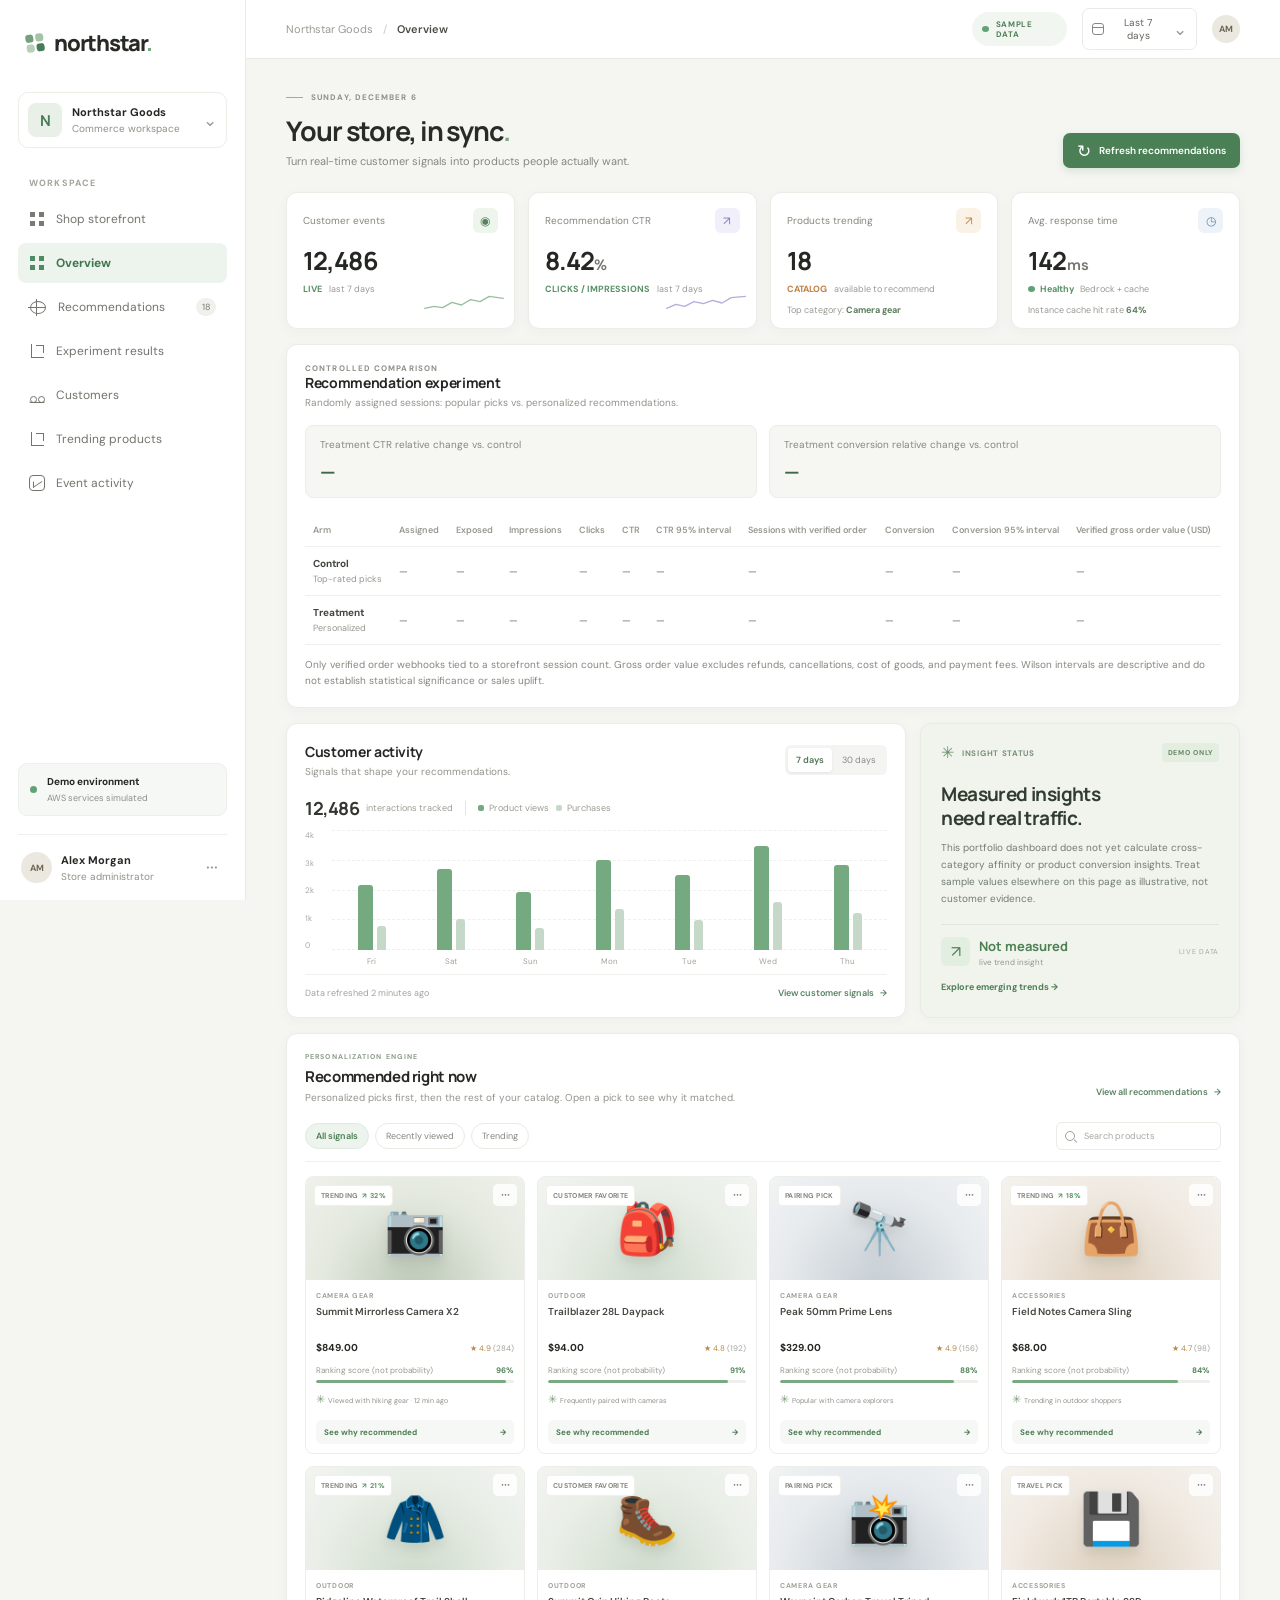
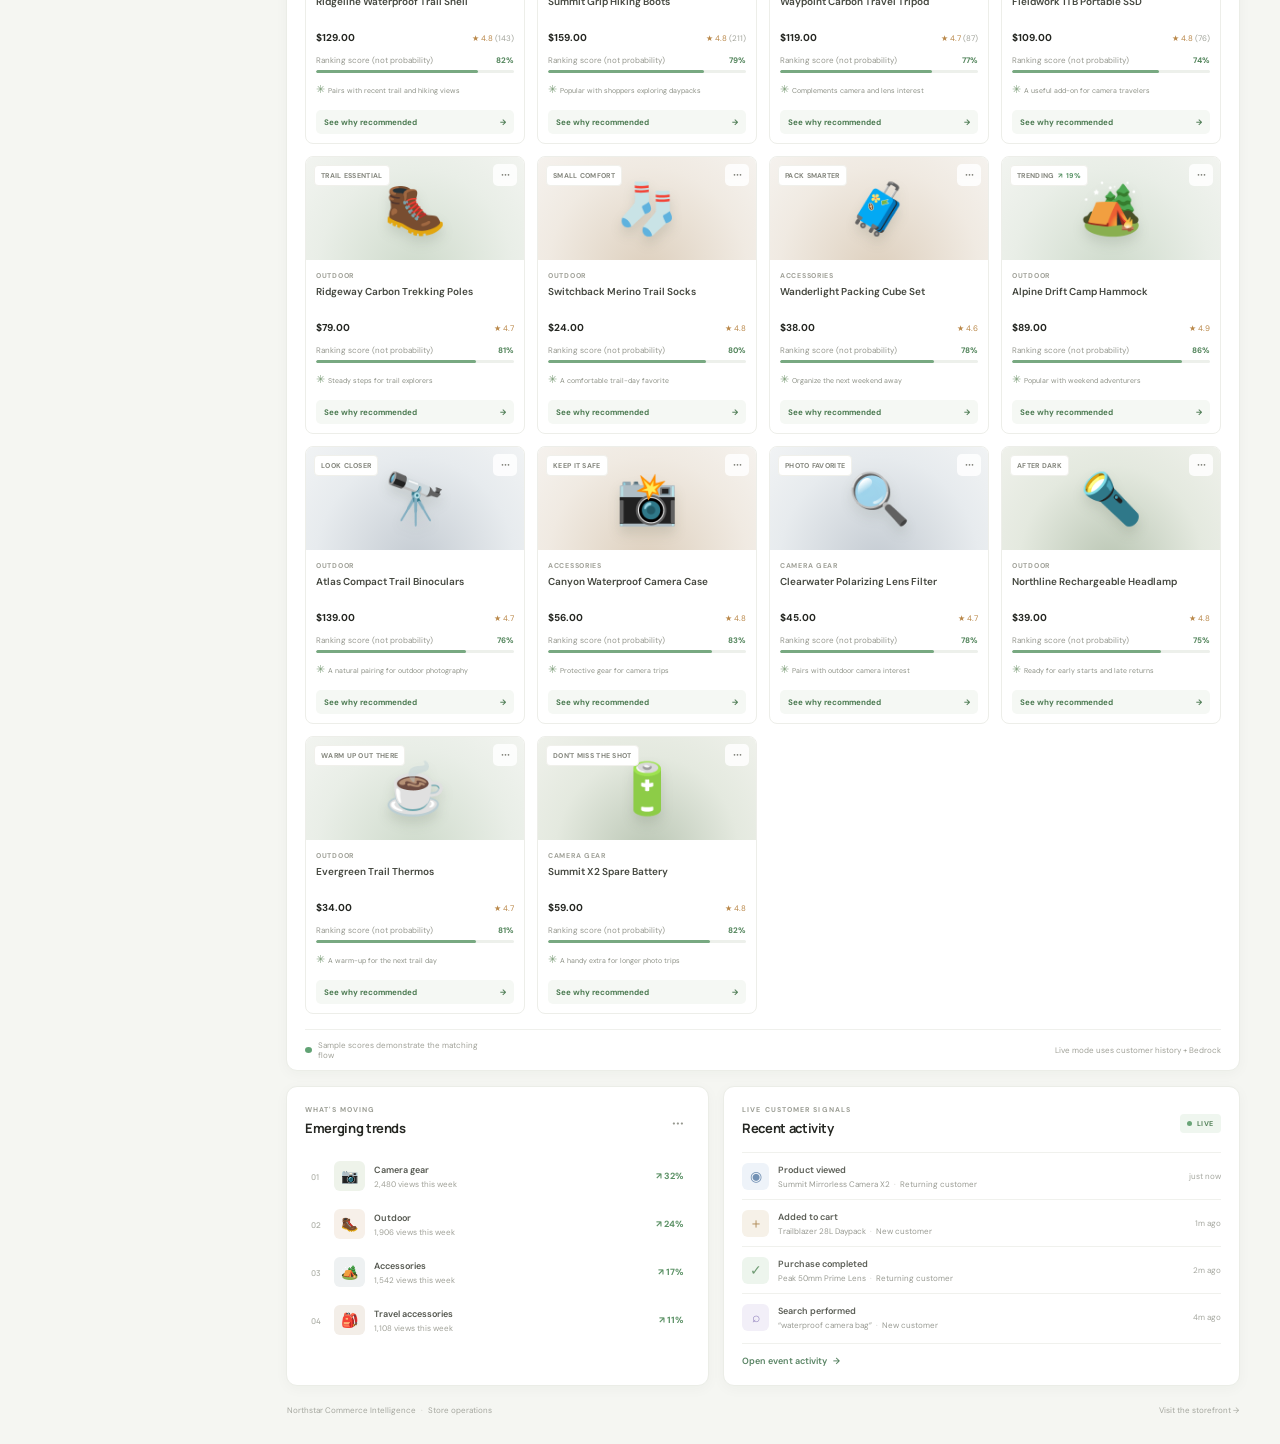
==== commit 0d9c5c05: "Harden storefront analytics and infrastructure Co-authored-by: Copilot <223556219+Copilot@users.nore" ====
--- a/web/dashboard.html
+++ b/web/dashboard.html
@@ -32,6 +32,7 @@
           <a class="nav-link" href="./index.html"><span class="nav-icon icon-overview" aria-hidden="true"></span>Shop storefront</a>
           <a class="nav-link is-active" href="#overview" data-nav="overview"><span class="nav-icon icon-overview" aria-hidden="true"></span>Overview</a>
           <a class="nav-link" href="#recommendations" data-nav="recommendations"><span class="nav-icon icon-spark" aria-hidden="true"></span>Recommendations<span class="nav-badge" id="nav-count">18</span></a>
+          <a class="nav-link" href="#experiment" data-nav="experiment"><span class="nav-icon icon-trend" aria-hidden="true"></span>Experiment results</a>
           <a class="nav-link" href="#customers" data-nav="customers"><span class="nav-icon icon-people" aria-hidden="true"></span>Customers</a>
           <a class="nav-link" href="#trends" data-nav="trends"><span class="nav-icon icon-trend" aria-hidden="true"></span>Trending products</a>
           <a class="nav-link" href="#activity" data-nav="activity"><span class="nav-icon icon-activity" aria-hidden="true"></span>Event activity</a>
@@ -93,6 +94,30 @@
               <div class="metric-foot"><span class="healthy-label"><span class="tiny-dot"></span> Healthy</span><span>Bedrock + cache</span></div>
               <div class="metric-foot-note">Instance cache hit rate <strong id="metric-cache-hit">64%</strong></div>
             </article>
+          </section>
+
+          <section id="experiment" class="panel experiment-panel" aria-labelledby="experiment-title">
+            <div class="panel-heading">
+              <div>
+                <div class="section-overline">CONTROLLED COMPARISON</div>
+                <h2 id="experiment-title">Recommendation experiment</h2>
+                <p>Randomly assigned sessions: popular picks vs. personalized recommendations.</p>
+              </div>
+            </div>
+            <div class="experiment-comparison">
+              <div><span>Treatment CTR relative change vs. control</span><strong id="experiment-ctr-change">—</strong></div>
+              <div><span>Treatment conversion relative change vs. control</span><strong id="experiment-conversion-change">—</strong></div>
+            </div>
+            <div class="experiment-table-wrap">
+              <table class="experiment-table">
+                <thead><tr><th scope="col">Arm</th><th scope="col">Assigned</th><th scope="col">Exposed</th><th scope="col">Impressions</th><th scope="col">Clicks</th><th scope="col">CTR</th><th scope="col">CTR 95% interval</th><th scope="col">Sessions with verified order</th><th scope="col">Conversion</th><th scope="col">Conversion 95% interval</th><th scope="col">Verified gross order value (USD)</th></tr></thead>
+                <tbody>
+                  <tr><th scope="row">Control <small>Top-rated picks</small></th><td id="experiment-control-assigned">—</td><td id="experiment-control-exposed">—</td><td id="experiment-control-impressions">—</td><td id="experiment-control-clicks">—</td><td id="experiment-control-ctr">—</td><td id="experiment-control-ctr-ci">—</td><td id="experiment-control-orders">—</td><td id="experiment-control-conversion">—</td><td id="experiment-control-conversion-ci">—</td><td id="experiment-control-sales">—</td></tr>
+                  <tr><th scope="row">Treatment <small>Personalized</small></th><td id="experiment-treatment-assigned">—</td><td id="experiment-treatment-exposed">—</td><td id="experiment-treatment-impressions">—</td><td id="experiment-treatment-clicks">—</td><td id="experiment-treatment-ctr">—</td><td id="experiment-treatment-ctr-ci">—</td><td id="experiment-treatment-orders">—</td><td id="experiment-treatment-conversion">—</td><td id="experiment-treatment-conversion-ci">—</td><td id="experiment-treatment-sales">—</td></tr>
+                </tbody>
+              </table>
+            </div>
+            <p class="experiment-caveat" id="experiment-caveat">Only verified order webhooks tied to a storefront session count. Gross order value excludes refunds, cancellations, cost of goods, and payment fees. Wilson intervals are descriptive and do not establish statistical significance or sales uplift.</p>
           </section>
 
           <section class="content-grid">
@@ -124,11 +149,11 @@
             </article>
 
             <article class="panel insight-panel">
-              <div class="insight-top"><span class="insight-icon" aria-hidden="true">✳</span><span>THIS WEEK'S SIGNAL</span><span class="confidence-tag">HIGH CONFIDENCE</span></div>
-              <h2>Adventure season<br />is picking up.</h2>
-              <p>Customers exploring hiking gear are <strong>2.4× more likely</strong> to view cameras in the same session. Your camera bundles are converting especially well.</p>
+              <div class="insight-top"><span class="insight-icon" aria-hidden="true">✳</span><span>INSIGHT STATUS</span><span class="confidence-tag">DEMO ONLY</span></div>
+              <h2>Measured insights<br />need real traffic.</h2>
+              <p>This portfolio dashboard does not yet calculate cross-category affinity or product conversion insights. Treat sample values elsewhere on this page as illustrative, not customer evidence.</p>
               <div class="insight-rule"></div>
-              <div class="insight-stat"><span class="insight-stat-icon">↗</span><span><strong>+32%</strong><small>camera category interest</small></span><span class="stat-window">7 DAYS</span></div>
+              <div class="insight-stat"><span class="insight-stat-icon">↗</span><span><strong>Not measured</strong><small>live trend insight</small></span><span class="stat-window">LIVE DATA</span></div>
               <a class="insight-link" href="#trends">Explore emerging trends <span aria-hidden="true">→</span></a>
             </article>
           </section>
--- a/web/styles.css
+++ b/web/styles.css
@@ -122,6 +122,18 @@
 
 .content-grid { display: grid; gap: 14px; grid-template-columns: minmax(0, 1.65fr) minmax(280px, .85fr); margin-bottom: 15px; }
 .panel { min-width: 0; padding: 18px; }
+.experiment-panel { margin-bottom: 15px; }
+.experiment-comparison { display: grid; gap: 12px; grid-template-columns: repeat(2, minmax(0, 1fr)); margin: 16px 0; }
+.experiment-comparison > div { background: #f6f7f3; border: 1px solid #ebede7; border-radius: 8px; display: flex; flex-direction: column; gap: 7px; padding: 12px 14px; }
+.experiment-comparison span, .experiment-caveat { color: #85877e; font-size: 10px; }
+.experiment-comparison strong { color: #3f6847; font: 700 20px "Manrope", sans-serif; }
+.experiment-table-wrap { overflow-x: auto; }
+.experiment-table { border-collapse: collapse; min-width: 760px; text-align: left; width: 100%; }
+.experiment-table th, .experiment-table td { border-bottom: 1px solid #eef0eb; color: #62665d; font-size: 10px; padding: 10px 8px; white-space: nowrap; }
+.experiment-table thead th { color: #96988f; font-size: 9px; font-weight: 600; }
+.experiment-table tbody th { color: #41473f; font-weight: 700; }
+.experiment-table tbody th small { color: #96988f; display: block; font-size: 9px; font-weight: 400; margin-top: 3px; }
+.experiment-caveat { line-height: 1.6; margin: 12px 0 0; }
 .panel-heading { align-items: center; display: flex; justify-content: space-between; }
 .panel-heading h2 { font: 700 14px "Manrope", sans-serif; letter-spacing: -.35px; margin: 0 0 4px; }
 .panel-heading p { color: #92948c; font-size: 10px; margin: 0; }
